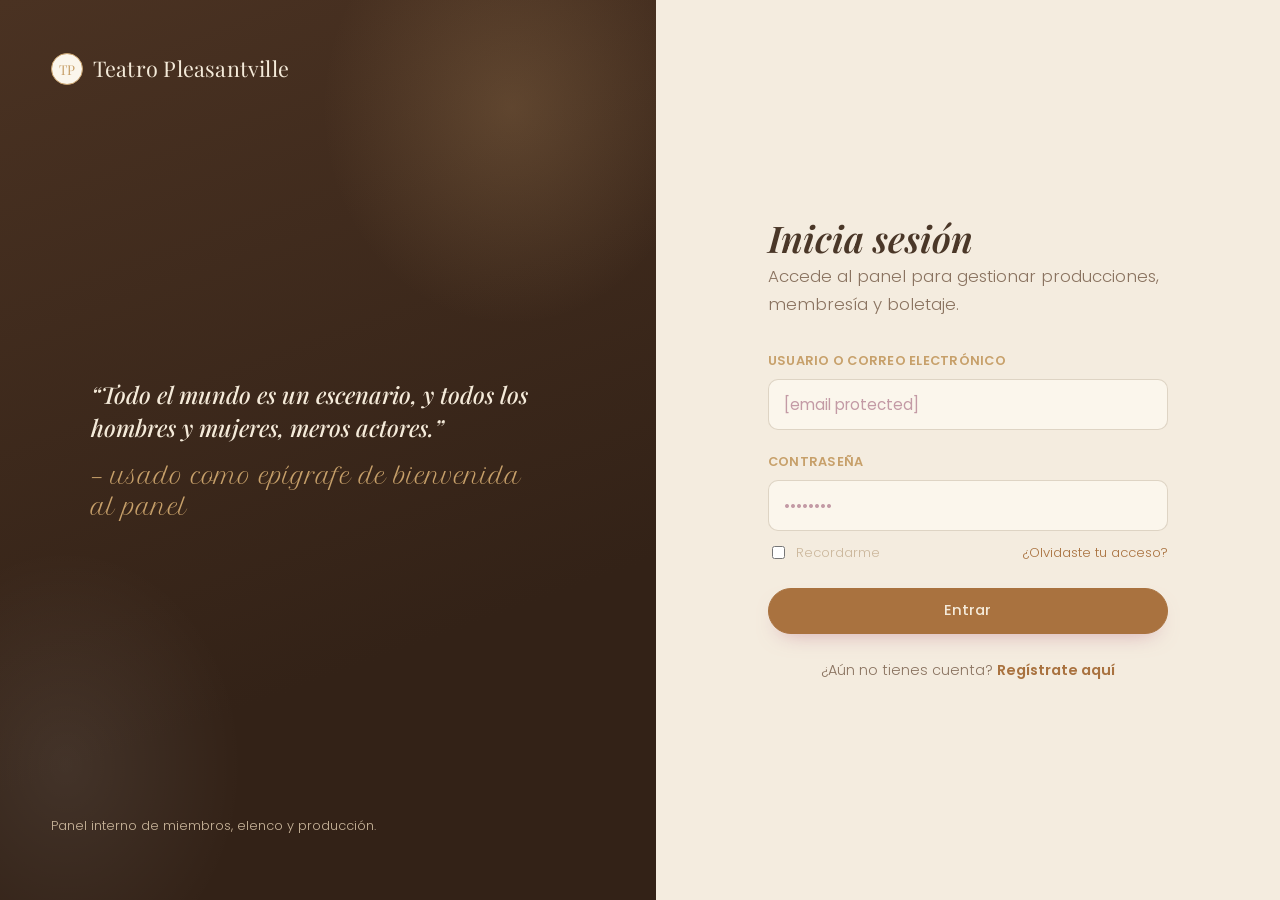
==== frontend/login.html @ 3168ecc2 "se realizo la estructura de carpetas del proyecto, así como el re-acomodo de los archivos ya existen" ====
<!DOCTYPE html>
<html lang="es">
<head>
<meta charset="UTF-8">
<meta name="viewport" content="width=device-width, initial-scale=1.0">
<title>Iniciar sesión — Teatro Pleasantville</title>
<link rel="stylesheet" href="css/style.css">
</head>
<body>

<div class="auth-shell">

  <aside class="auth-side">
    <div class="auth-side__content">
      <a href="index.html" class="brand" style="color:var(--cream);">
        <span class="brand__mark" style="border-color:var(--gold-soft); color:var(--gold-soft);">TP</span>
        Teatro Pleasantville
      </a>
    </div>
    <blockquote class="auth-side__quote">
      “Todo el mundo es un escenario, y todos los hombres y mujeres, meros actores.”
      <cite>— usado como epígrafe de bienvenida al panel</cite>
    </blockquote>
    <p style="position:relative; z-index:1; font-size:.8rem; color:var(--cream-dim);">Panel interno de miembros, elenco y producción.</p>
  </aside>

  <main class="auth-main">
    <div class="auth-card">
      <h1>Inicia sesión</h1>
      <p class="lede">Accede al panel para gestionar producciones, membresía y boletaje.</p>

      <form action="index.html" method="get">
        <div class="field">
          <label for="usuario">Usuario o correo electrónico</label>
          <input type="text" id="usuario" name="usuario" placeholder="[email protected]" required>
        </div>
        <div class="field">
          <label for="password">Contraseña</label>
          <input type="password" id="password" name="password" placeholder="••••••••" required>
        </div>

        <div class="between-link">
          <label style="display:flex; align-items:center; gap:.5rem; color:var(--cream-dim);">
            <input type="checkbox" style="accent-color:var(--gold);"> Recordarme
          </label>
          <a href="recuperar.html">¿Olvidaste tu acceso?</a>
        </div>

        <button type="submit" class="btn btn-primary btn-block">Entrar</button>
      </form>

      <div class="form-foot-link">
        ¿Aún no tienes cuenta? <a href="registro.html">Regístrate aquí</a>
      </div>
    </div>
  </main>

</div>

</body>
</html>
---- frontend/css/style.css ----
@import url('https://fonts.googleapis.com/css2?family=Playfair+Display:ital,wght@0,400;0,500;0,600;0,700;1,500;1,600&family=Poppins:wght@300;400;500;600&family=Petit+Formal+Script&display=swap');

:root{
  --ink:        #4a3728;   /* texto principal, café espresso */
  --ink-soft:   #8a7360;   /* texto secundario, taupe cálido */
  --bg:         #f4ecdf;   /* fondo general, beige papel */
  --bg-alt:     #ece0cb;   /* fondo alterno, beige más profundo */
  --panel:      #fbf6ec;   /* tarjetas, inputs — crema hueso */
  --line:       rgba(120,90,55,0.22);

  --wine:       #a9723f;   /* caramelo tostado — botones primarios */
  --wine-deep:  #4a3222;   /* café espresso oscuro — bloques de acento (sidebar, footer) */
  --wine-bright:#c99a63;   /* caramelo claro — hover */
  --gold:       #a67c43;   /* latón antiguo — acentos pequeños */
  --gold-soft:  #c7a06a;   /* latón claro — labels, cifras, links */

  --cream:      #f4ead9;
  --cream-dim:  #cbb79c;

  /* type */
  --serif: 'Playfair Display', Georgia, serif;
  --script: 'Petit Formal Script', cursive;
  --sans:  'Poppins', -apple-system, Segoe UI, sans-serif;

  /* scale */
  --step-0: clamp(1rem, 0.95rem + 0.2vw, 1.05rem);
  --step-1: clamp(1.25rem, 1.15rem + 0.4vw, 1.5rem);
  --step-2: clamp(1.75rem, 1.5rem + 1vw, 2.4rem);
  --step-3: clamp(2.5rem, 2rem + 2.2vw, 4rem);

  --radius: 16px;
  --radius-sm: 10px;
  --radius-pill: 999px;
  --shadow: 0 22px 45px -22px rgba(74,55,40,0.30);
  --shadow-soft: 0 10px 26px -14px rgba(74,55,40,0.22);
  --ease: cubic-bezier(.4,0,.2,1);
}

*, *::before, *::after{ box-sizing: border-box; }
html{ scroll-behavior: smooth; }
body{
  margin: 0;
  background-color: var(--bg);
  background-image:
    radial-gradient(rgba(74,55,40,0.035) 1px, transparent 1px);
  background-size: 3px 3px;
  color: var(--ink);
  font-family: var(--sans);
  font-weight: 300;
  font-size: var(--step-0);
  line-height: 1.65;
  -webkit-font-smoothing: antialiased;
}

img{ max-width: 100%; display:block; }
a{ color: inherit; text-decoration: none; }

h1,h2,h3,h4{
  font-family: var(--serif);
  font-weight: 600;
  line-height: 1.12;
  margin: 0 0 .5em;
  color: var(--ink);
}

p{ margin: 0 0 1em; max-width: 62ch; color: var(--ink-soft); font-weight: 300; }

::selection{ background: var(--wine-bright); color: var(--ink); }

:focus-visible{
  outline: 2px solid var(--gold);
  outline-offset: 3px;
}

.container{
  width: min(1120px, 92%);
  margin-inline: auto;
}

.curtain-texture{
  background-image: repeating-linear-gradient(
    100deg, rgba(0,0,0,0.10) 0px, rgba(0,0,0,0.10) 2px, transparent 2px, transparent 34px
  );
}

.soft-glow{ position:relative; overflow:hidden; }
.soft-glow::before{
  content:"";
  position:absolute; inset:-10%;
  background:
    radial-gradient(38% 34% at 22% 18%, rgba(169,114,63,0.20), transparent 60%),
    radial-gradient(30% 30% at 82% 12%, rgba(166,124,67,0.18), transparent 60%);
  pointer-events:none;
  z-index:0;
}
.soft-glow > *{ position:relative; z-index:1; }

/* ========= NAV ======= */
.site-nav{
  position: sticky;
  top: 0;
  z-index: 50;
  background: rgba(253,243,241,0.88);
  backdrop-filter: blur(10px);
  border-bottom: 1px solid var(--line);
}
.site-nav .container{
  display: flex;
  align-items: center;
  justify-content: space-between;
  height: 78px;
}
.brand{
  display:flex;
  align-items:center;
  gap:.6rem;
  font-family: var(--serif);
  font-size: 1.35rem;
  color: var(--ink);
  letter-spacing: .01em;
}
.brand__mark{
  width: 32px; height: 32px;
  border: 1.5px solid var(--gold);
  border-radius: 50%;
  display:flex; align-items:center; justify-content:center;
  color: var(--gold);
  font-size: .85rem;
  font-family: var(--serif);
  background: var(--panel);
}
.nav-links{
  display:flex;
  align-items:center;
  gap: 2.1rem;
  list-style:none;
  margin:0; padding:0;
}
.nav-links a{
  color: var(--ink-soft);
  font-size: .95rem;
  transition: color .2s var(--ease);
  position:relative;
}
.nav-links a:hover{ color: var(--wine); }
.nav-actions{ display:flex; align-items:center; gap: .9rem; }

.btn{
  display:inline-flex;
  align-items:center;
  justify-content:center;
  gap:.5em;
  padding: .78em 1.7em;
  border-radius: var(--radius-pill);
  font-family: var(--sans);
  font-size: .92rem;
  font-weight: 500;
  cursor: pointer;
  border: 1px solid transparent;
  transition: transform .18s var(--ease), background .2s var(--ease), border-color .2s var(--ease), color .2s var(--ease), box-shadow .2s var(--ease);
}
.btn:active{ transform: translateY(1px); }
.btn-primary{
  background: var(--wine);
  color: var(--cream);
  border-color: var(--wine);
  box-shadow: 0 10px 22px -12px rgba(193,123,144,0.7);
}
.btn-primary:hover{ background: var(--wine-deep); border-color: var(--wine-deep); }
.btn-ghost{
  background: transparent;
  color: var(--ink);
  border-color: var(--line);
}
.btn-ghost:hover{ border-color: var(--gold); color: var(--wine-deep); background: var(--bg-alt); }
.btn-gold{
  background: linear-gradient(135deg, var(--gold-soft), var(--gold));
  color: #3a2416;
  border-color: var(--gold);
}
.btn-gold:hover{ filter: brightness(1.06); }
.btn-block{ width: 100%; }

.nav-toggle{
  display:none;
  background:none;
  border: 1px solid var(--line);
  border-radius: var(--radius-sm);
  width: 42px; height: 38px;
  color: var(--ink);
  cursor:pointer;
}

/* ==== FOOTER ==== */
.site-footer{
  border-top: 1px solid rgba(255,255,255,0.08);
  padding: 3.8rem 0 2.2rem;
  background: var(--wine-deep);
  color: var(--cream-dim);
}
.site-footer p{ color: var(--cream-dim); }
.footer-grid{
  display:grid;
  grid-template-columns: 1.4fr 1fr 1fr 1.2fr;
  gap: 2.5rem;
}
.footer-grid h4{
  font-family: var(--serif);
  font-style: italic;
  font-weight: 500;
  font-size: 1rem;
  letter-spacing: .01em;
  color: var(--gold-soft);
  margin-bottom: 1rem;
}
.footer-grid ul{ list-style:none; margin:0; padding:0; display:flex; flex-direction:column; gap:.6rem; }
.footer-grid a{ color: var(--cream-dim); font-size: .92rem; }
.footer-grid a:hover{ color: var(--cream); }
.site-footer .brand{ color: var(--cream); }
.site-footer .brand__mark{ border-color: var(--gold-soft); color: var(--gold-soft); background: transparent; }
.footer-bottom{
  margin-top: 3rem;
  padding-top: 1.5rem;
  border-top: 1px solid rgba(255,255,255,0.12);
  display:flex;
  justify-content: space-between;
  flex-wrap:wrap;
  gap: 1rem;
  color: var(--cream-dim);
  font-size: .85rem;
}
.footer-links-inline{
  display:flex; gap:1.4rem; flex-wrap:wrap; list-style:none; padding:0; margin:0;
}
.footer-links-inline a{ color: var(--cream-dim); }
.footer-links-inline code{
  background: var(--cream);
  color: var(--wine-deep);
  padding: .18em .6em;
  border-radius: var(--radius-sm);
  font-size: .82em;
  font-weight: 600;
}

/* =========================================================
   AUTH PAGES (login / registro / recuperar)
   ========================================================= */
.auth-shell{
  min-height: 100vh;
  display:grid;
  grid-template-columns: 1.05fr 1fr;
}
.auth-side{
  position: relative;
  background: linear-gradient(160deg, var(--wine-deep), #332217 70%);
  overflow:hidden;
  display:flex;
  flex-direction:column;
  justify-content:space-between;
  padding: 3.2rem;
}
.auth-side::before{
  content:"";
  position:absolute; inset:0;
  background:
    radial-gradient(48% 40% at 78% 12%, rgba(202,160,108,.22), transparent 60%),
    radial-gradient(45% 40% at 10% 85%, rgba(255,255,255,.08), transparent 60%);
  pointer-events:none;
}
.auth-side__content{ position:relative; z-index:1; }
.auth-side__quote{
  position:relative; z-index:1;
  font-family: var(--serif);
  font-style: italic;
  font-weight: 500;
  font-size: var(--step-1);
  color: var(--cream);
  max-width: 32ch;
  line-height:1.4;
}
.auth-side__quote cite{
  display:block;
  margin-top: 1.1rem;
  font-style: normal;
  font-family: var(--script);
  font-size: 1.35rem;
  color: var(--gold-soft);
}
.auth-main{
  display:flex;
  align-items:center;
  justify-content:center;
  padding: 3rem 2rem;
  background: var(--bg);
}
.auth-card{ width: 100%; max-width: 400px; }
.auth-card h1{ font-size: var(--step-2); margin-bottom:.3rem; font-style: italic; }
.auth-card .lede{ margin-bottom: 2rem; color: var(--ink-soft); }

.field{ margin-bottom: 1.3rem; }
.field label{
  display:block;
  font-size: .8rem;
  color: var(--gold-soft);
  font-weight: 600;
  margin-bottom: .5rem;
  letter-spacing: .02em;
  text-transform: uppercase;
}
.field input, .field select, .field textarea{
  width: 100%;
  background: var(--panel);
  border: 1px solid var(--line);
  border-radius: var(--radius-sm);
  color: var(--ink);
  padding: .85em 1em;
  font-family: var(--sans);
  font-size: .95rem;
  transition: border-color .2s var(--ease), box-shadow .2s var(--ease);
}
.field input::placeholder{ color: #c39aa5; }
.field input:focus, .field select:focus, .field textarea:focus{
  border-color: var(--gold);
  box-shadow: 0 0 0 3px rgba(184,135,94,0.15);
  outline: none;
}
.field-row{ display:flex; gap:1rem; }
.field-row .field{ flex:1; }
.field-hint{ font-size: .78rem; color: var(--ink-soft); margin-top:.35rem; }

.check-row{
  display:flex; align-items:flex-start; gap:.6rem;
  font-size: .85rem; color: var(--ink-soft);
  margin-bottom: 1.5rem;
}
.check-row input{ margin-top:.2rem; accent-color: var(--wine); }

.form-foot-link{
  margin-top: 1.6rem;
  text-align:center;
  font-size: .9rem;
  color: var(--ink-soft);
}
.form-foot-link a{ color: var(--wine); font-weight:600; }
.form-foot-link a:hover{ text-decoration: underline; }

.between-link{
  display:flex; justify-content:space-between; align-items:center;
  font-size: .82rem; margin-top: -.6rem; margin-bottom: 1.5rem;
  color: var(--ink-soft);
}
.between-link a{ color: var(--wine); }

.divider-word{
  display:flex; align-items:center; gap:.8rem;
  color: var(--ink-soft); font-size: .78rem;
  margin: 1.6rem 0;
}
.divider-word::before, .divider-word::after{
  content:""; flex:1; height:1px; background: var(--line);
}

.alert{
  border: 1px solid var(--line);
  border-left: 3px solid var(--gold);
  background: var(--bg-alt);
  padding: 1em 1.2em;
  border-radius: var(--radius-sm);
  font-size: .85rem;
  color: var(--ink-soft);
  margin-bottom: 1.5rem;
}

/* abcc */
.panel-shell{
  display:grid;
  grid-template-columns: 260px 1fr;
  min-height: 100vh;
}
.panel-side{
  background: linear-gradient(180deg, var(--wine-deep), #3a2818);
  color: var(--cream);
  padding: 1.7rem 1.3rem;
  display:flex;
  flex-direction:column;
  gap: 1.5rem;
}
.panel-brand{
  display:flex; align-items:center; gap:.6rem;
  font-family: var(--serif); font-size: 1.2rem; font-style: italic;
  color: var(--cream);
  padding: .3rem .4rem .9rem;
  border-bottom: 1px solid rgba(255,255,255,0.12);
}
.panel-brand .brand__mark{ background: rgba(255,255,255,0.08); border-color: var(--gold-soft); color: var(--gold-soft); }
.panel-nav{ list-style:none; margin:0; padding:0; display:flex; flex-direction:column; gap:.2rem; }
.panel-nav .group-label{
  font-size: .72rem;
  color: var(--cream-dim);
  letter-spacing: .08em;
  text-transform: uppercase;
  margin: 1rem .6rem .4rem;
}
.panel-nav a{
  display:flex; align-items:center; gap:.7rem;
  padding: .65em .8em;
  border-radius: var(--radius-sm);
  color: var(--cream-dim);
  font-size: .9rem;
  transition: background .2s var(--ease), color .2s var(--ease);
}
.panel-nav a .dot{
  width:6px; height:6px; border-radius:50%;
  background: currentColor; opacity:.6;
}
.panel-nav a:hover{ background: rgba(255,255,255,0.08); color: var(--cream); }
.panel-nav a.active{
  background: rgba(255,255,255,0.14);
  color: var(--gold-soft);
}
.panel-side__foot{
  margin-top:auto;
  border-top: 1px solid rgba(255,255,255,0.12);
  padding-top: 1rem;
  font-size: .82rem;
  color: var(--cream);
}
.panel-side__foot small{ color: var(--cream-dim); }
.panel-side .icon-btn{ color: var(--cream); border-color: rgba(255,255,255,0.25); }
.panel-side .icon-btn:hover{ border-color: var(--gold-soft); color: var(--gold-soft); }

.panel-main{ padding: 2.2rem 2.6rem 4rem; background: var(--bg); }
.panel-topbar{
  display:flex; justify-content:space-between; align-items:flex-start;
  margin-bottom: 2rem;
  gap: 1rem;
  flex-wrap: wrap;
}
.panel-topbar h1{ font-size: var(--step-2); margin-bottom:.25rem; font-style: italic; }
.panel-topbar p{ margin:0; }

.stat-grid{
  display:grid;
  grid-template-columns: repeat(4,1fr);
  gap: 1.1rem;
  margin-bottom: 2.2rem;
}
.stat-card{
  background: var(--panel);
  border: 1px solid var(--line);
  border-radius: var(--radius);
  padding: 1.3rem 1.4rem;
  box-shadow: var(--shadow-soft);
}
.stat-card .num{ font-family: var(--serif); font-weight:600; font-size: 2rem; color: var(--wine); }
.stat-card .label{ font-size: .82rem; color: var(--ink-soft); }

.panel-card{
  background: var(--panel);
  border: 1px solid var(--line);
  border-radius: var(--radius);
  overflow: hidden;
  box-shadow: var(--shadow-soft);
}
.panel-card__head{
  display:flex; justify-content:space-between; align-items:center;
  padding: 1.2rem 1.4rem;
  border-bottom: 1px solid var(--line);
  flex-wrap: wrap;
  gap: .8rem;
}
.panel-card__head h2{ font-size: 1.2rem; margin:0; font-style: italic; }
.tab-row{ display:flex; gap:.4rem; flex-wrap:wrap; }
.tab-row button{
  background: transparent;
  border: 1px solid var(--line);
  color: var(--ink-soft);
  padding: .5em 1.1em;
  border-radius: var(--radius-pill);
  font-size: .82rem;
  cursor: pointer;
  font-family: var(--sans);
}
.tab-row button.active{ background: var(--wine); border-color: var(--wine); color: var(--cream); }

.search-add-row{
  display:flex; justify-content:space-between; gap:1rem;
  padding: 1rem 1.4rem;
  flex-wrap: wrap;
}
.search-box{
  flex:1; min-width: 200px;
  background: var(--bg-alt);
  border: 1px solid var(--line);
  border-radius: var(--radius-sm);
  padding: .6em 1em;
  color: var(--ink);
  font-size: .88rem;
}
.search-box::placeholder{ color: var(--ink-soft); }

table.data-table{
  width: 100%;
  border-collapse: collapse;
  font-size: .88rem;
}
.data-table thead th{
  text-align:left;
  padding: .9em 1.4rem;
  color: var(--wine);
  font-weight: 600;
  font-size: .76rem;
  letter-spacing: .04em;
  text-transform: uppercase;
  border-bottom: 1px solid var(--line);
  background: var(--bg-alt);
}
.data-table tbody td{
  padding: .9em 1.4rem;
  border-bottom: 1px solid var(--line);
  color: var(--ink-soft);
}
.data-table tbody tr:hover{ background: rgba(193,123,144,.06); }
.badge{
  display:inline-block;
  padding: .28em .8em;
  border-radius: var(--radius-pill);
  font-size: .74rem;
  border: 1px solid var(--line);
  color: var(--ink-soft);
}
.badge-on{ color:#3f7d4c; border-color:#bfe0c4; background: rgba(76,175,80,.10); }
.badge-off{ color:#a34e63; border-color:#eec7d1; background: rgba(193,78,110,.10); }
.row-actions{ display:flex; gap:.5rem; }
.icon-btn{
  width: 31px; height:31px;
  border-radius: var(--radius-sm);
  border: 1px solid var(--line);
  background: transparent;
  color: var(--ink-soft);
  cursor:pointer;
  display:flex; align-items:center; justify-content:center;
  font-size: .85rem;
}
.icon-btn:hover{ border-color: var(--gold); color: var(--wine-deep); }
.icon-btn.danger:hover{ border-color: #c96d7f; color: #a3455c; }

.panel-card__foot{
  display:flex; justify-content:space-between; align-items:center;
  padding: 1rem 1.4rem;
  font-size: .82rem;
  color: var(--ink-soft);
  background: var(--bg-alt);
}

/* modal (alta/edición) */
.modal-backdrop{
  position: fixed; inset:0;
  background: rgba(90,42,58,.55);
  display:none;
  align-items:center; justify-content:center;
  z-index: 100;
  padding: 1.5rem;
}
.modal-backdrop.open{ display:flex; }
.modal{
  background: var(--panel);
  border: 1px solid var(--line);
  border-radius: var(--radius);
  width: 100%; max-width: 480px;
  padding: 1.9rem;
  max-height: 90vh;
  overflow-y:auto;
  box-shadow: var(--shadow);
}
.modal h3{ margin-bottom: 1.2rem; font-style: italic; }
.modal-actions{ display:flex; justify-content:flex-end; gap:.8rem; margin-top: 1.5rem; }

/* =========================================================
   RESPONSIVE
   ========================================================= */
@media (max-width: 920px){
  .footer-grid{ grid-template-columns: 1fr 1fr; }
  .auth-shell{ grid-template-columns: 1fr; }
  .auth-side{ display:none; }
  .panel-shell{ grid-template-columns: 1fr; }
  .stat-grid{ grid-template-columns: 1fr 1fr; }
}
@media (max-width: 700px){
  .nav-links{
    display:none;
    position:absolute; top:78px; left:0; right:0;
    background: var(--bg);
    border-bottom:1px solid var(--line);
    flex-direction:column;
    align-items:flex-start;
    padding: 1.2rem 6%;
    gap: 1rem;
  }
  .nav-check:checked ~ .nav-links{ display:flex; }
  .nav-toggle{ display:flex; align-items:center; justify-content:center; cursor:pointer; }
  .nav-actions{ display:none; }
  .mobile-only{ display:block !important; }
  .field-row{ flex-direction:column; gap:0; }
  .stat-grid{ grid-template-columns: 1fr; }
  .panel-main{ padding: 1.5rem 1.1rem 3rem; }
}
@media (min-width: 701px){
  .mobile-only{ display:none; }
}
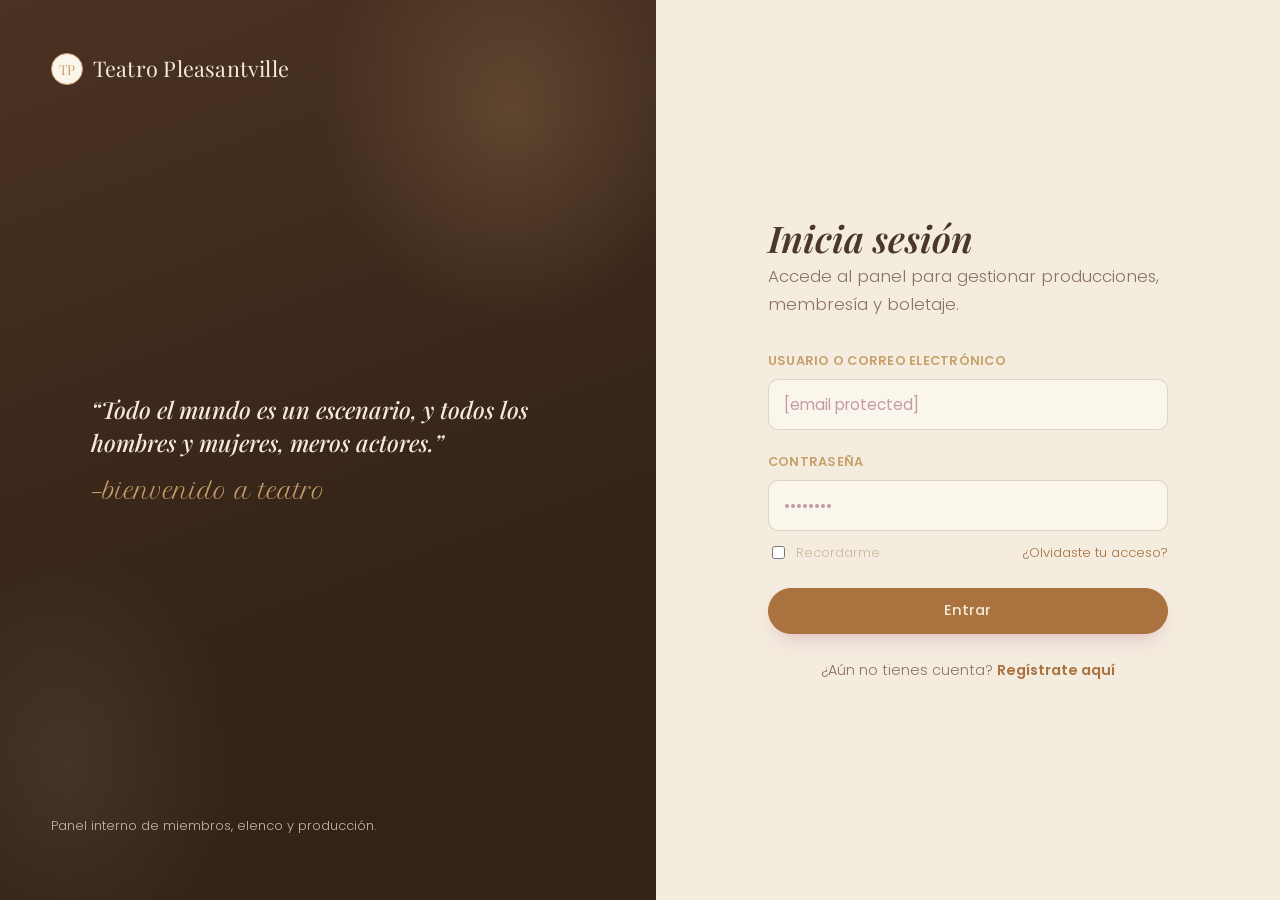
==== commit 2327ab60: "se actualizo el login con los tokens" ====
--- a/frontend/login.html
+++ b/frontend/login.html
@@ -19,7 +19,7 @@
     </div>
     <blockquote class="auth-side__quote">
       “Todo el mundo es un escenario, y todos los hombres y mujeres, meros actores.”
-      <cite>— usado como epígrafe de bienvenida al panel</cite>
+      <cite>—bienvenido a teatro</cite>
     </blockquote>
     <p style="position:relative; z-index:1; font-size:.8rem; color:var(--cream-dim);">Panel interno de miembros, elenco y producción.</p>
   </aside>
@@ -29,15 +29,17 @@
       <h1>Inicia sesión</h1>
       <p class="lede">Accede al panel para gestionar producciones, membresía y boletaje.</p>
 
-      <form action="index.html" method="get">
+      <form id="login-form">
         <div class="field">
-          <label for="usuario">Usuario o correo electrónico</label>
-          <input type="text" id="usuario" name="usuario" placeholder="[email protected]" required>
+          <label for="email">Usuario o correo electrónico</label>
+          <input type="email" id="email" name="email" placeholder="[email protected]" required>
         </div>
         <div class="field">
           <label for="password">Contraseña</label>
           <input type="password" id="password" name="password" placeholder="••••••••" required>
         </div>
+
+        <div id="login-error" style="color: var(--danger); font-size: .85rem; margin-bottom: 1rem; display: none;"></div>
 
         <div class="between-link">
           <label style="display:flex; align-items:center; gap:.5rem; color:var(--cream-dim);">
@@ -46,7 +48,7 @@
           <a href="recuperar.html">¿Olvidaste tu acceso?</a>
         </div>
 
-        <button type="submit" class="btn btn-primary btn-block">Entrar</button>
+        <button type="submit" class="btn btn-primary btn-block" id="btn-login">Entrar</button>
       </form>
 
       <div class="form-foot-link">
@@ -57,5 +59,54 @@
 
 </div>
 
+<script>
+  document.getElementById('login-form').addEventListener('submit', async (e) => {
+    e.preventDefault(); // Evita que la página se recargue
+    const btn = document.getElementById('btn-login');
+    const errorDiv = document.getElementById('login-error');
+    
+    btn.textContent = 'Verificando...';
+    btn.disabled = true;
+    errorDiv.style.display = 'none';
+
+    const data = {
+      email: document.getElementById('email').value,
+      password: document.getElementById('password').value
+    };
+
+    try {
+      // Llamada al backend
+      const response = await fetch('../api/auth_login.php', {
+        method: 'POST',
+        headers: { 'Content-Type': 'application/json' },
+        body: JSON.stringify(data)
+      });
+
+      const result = await response.json();
+
+      if (result.ok) {
+        // Guardar token y usuario en el navegador
+        localStorage.setItem('teatro_token', result.token);
+        localStorage.setItem('teatro_user', JSON.stringify(result.user));
+        
+        // Redirigir al panel
+        window.location.href = 'panel.html';
+      } else {
+        errorDiv.textContent = result.msg || 'Credenciales incorrectas.';
+        errorDiv.style.display = 'block';
+      }//else
+
+    } catch (err) {
+      errorDiv.textContent = 'Error de conexión con el servidor.';
+      errorDiv.style.display = 'block';
+
+    } finally {
+      btn.textContent = 'Entrar';
+      btn.disabled = false;
+    }//finally
+    
+  });
+</script>
+
 </body>
 </html>
